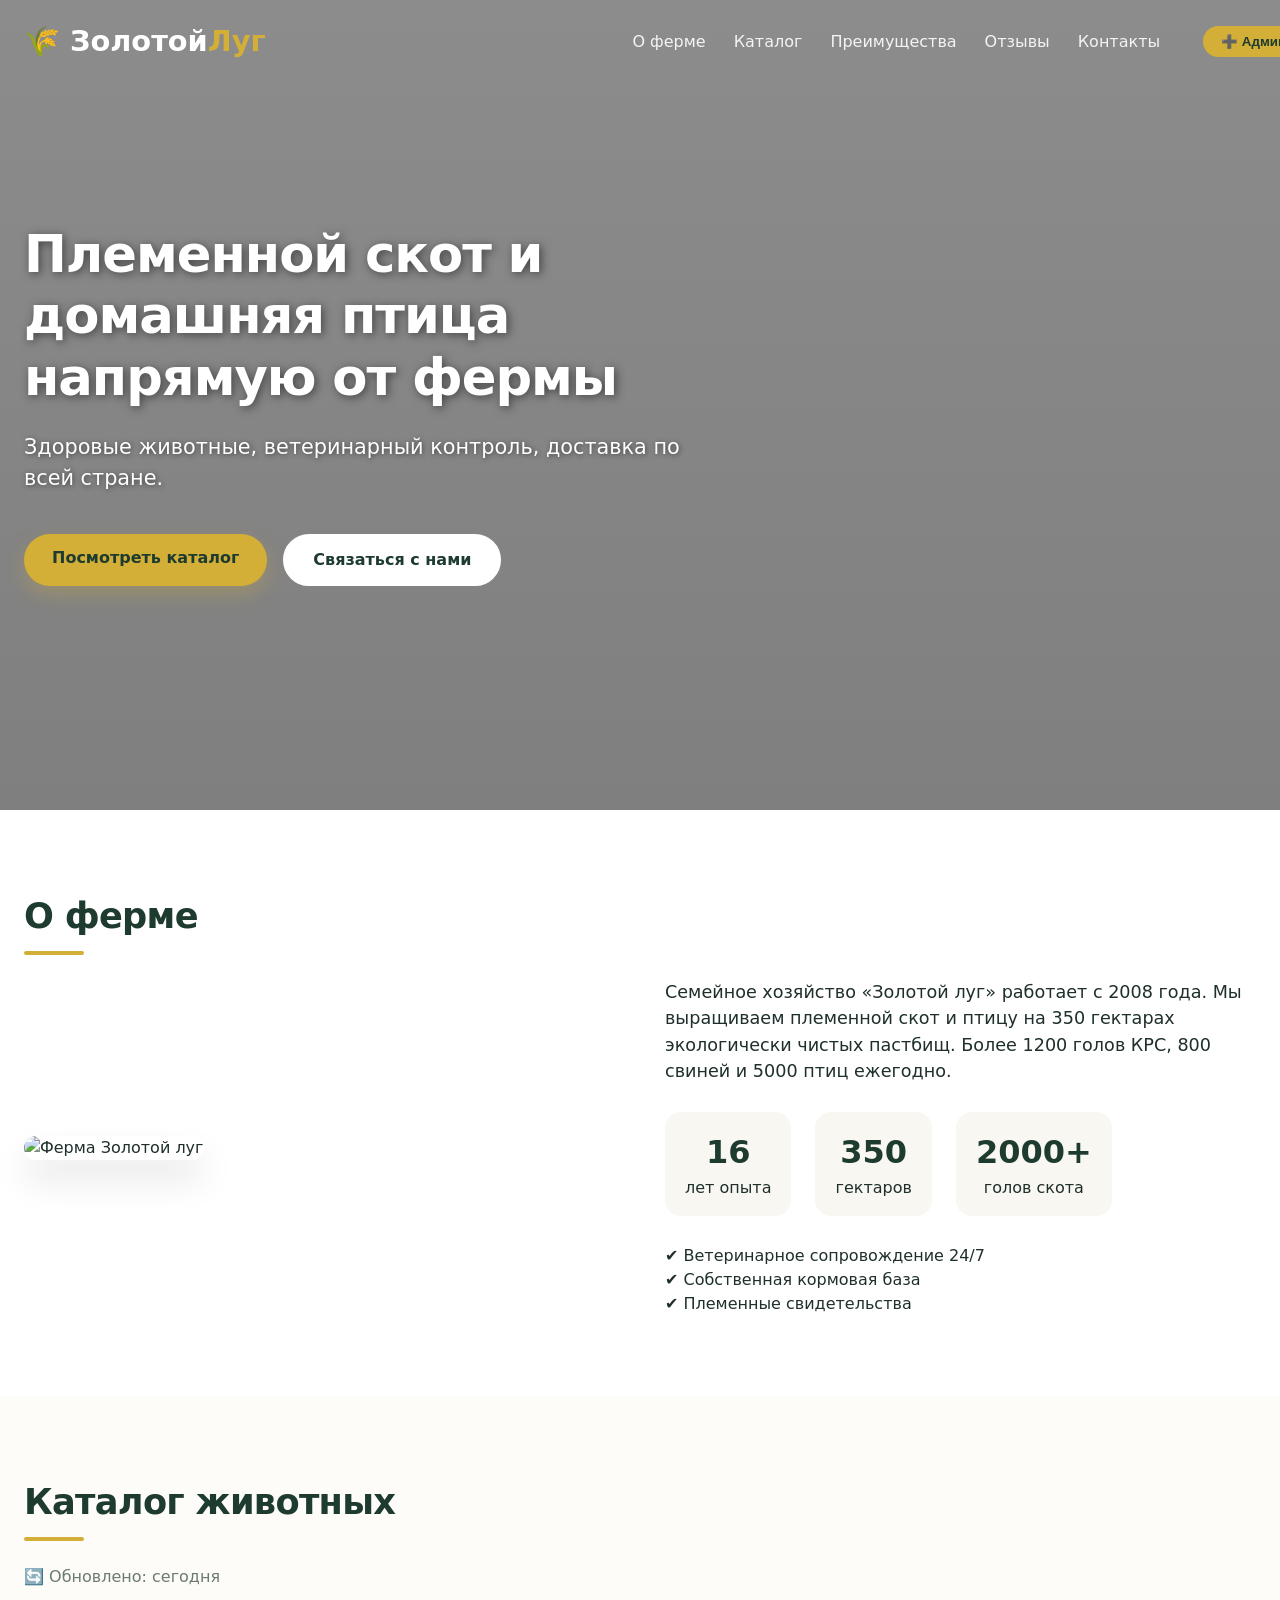
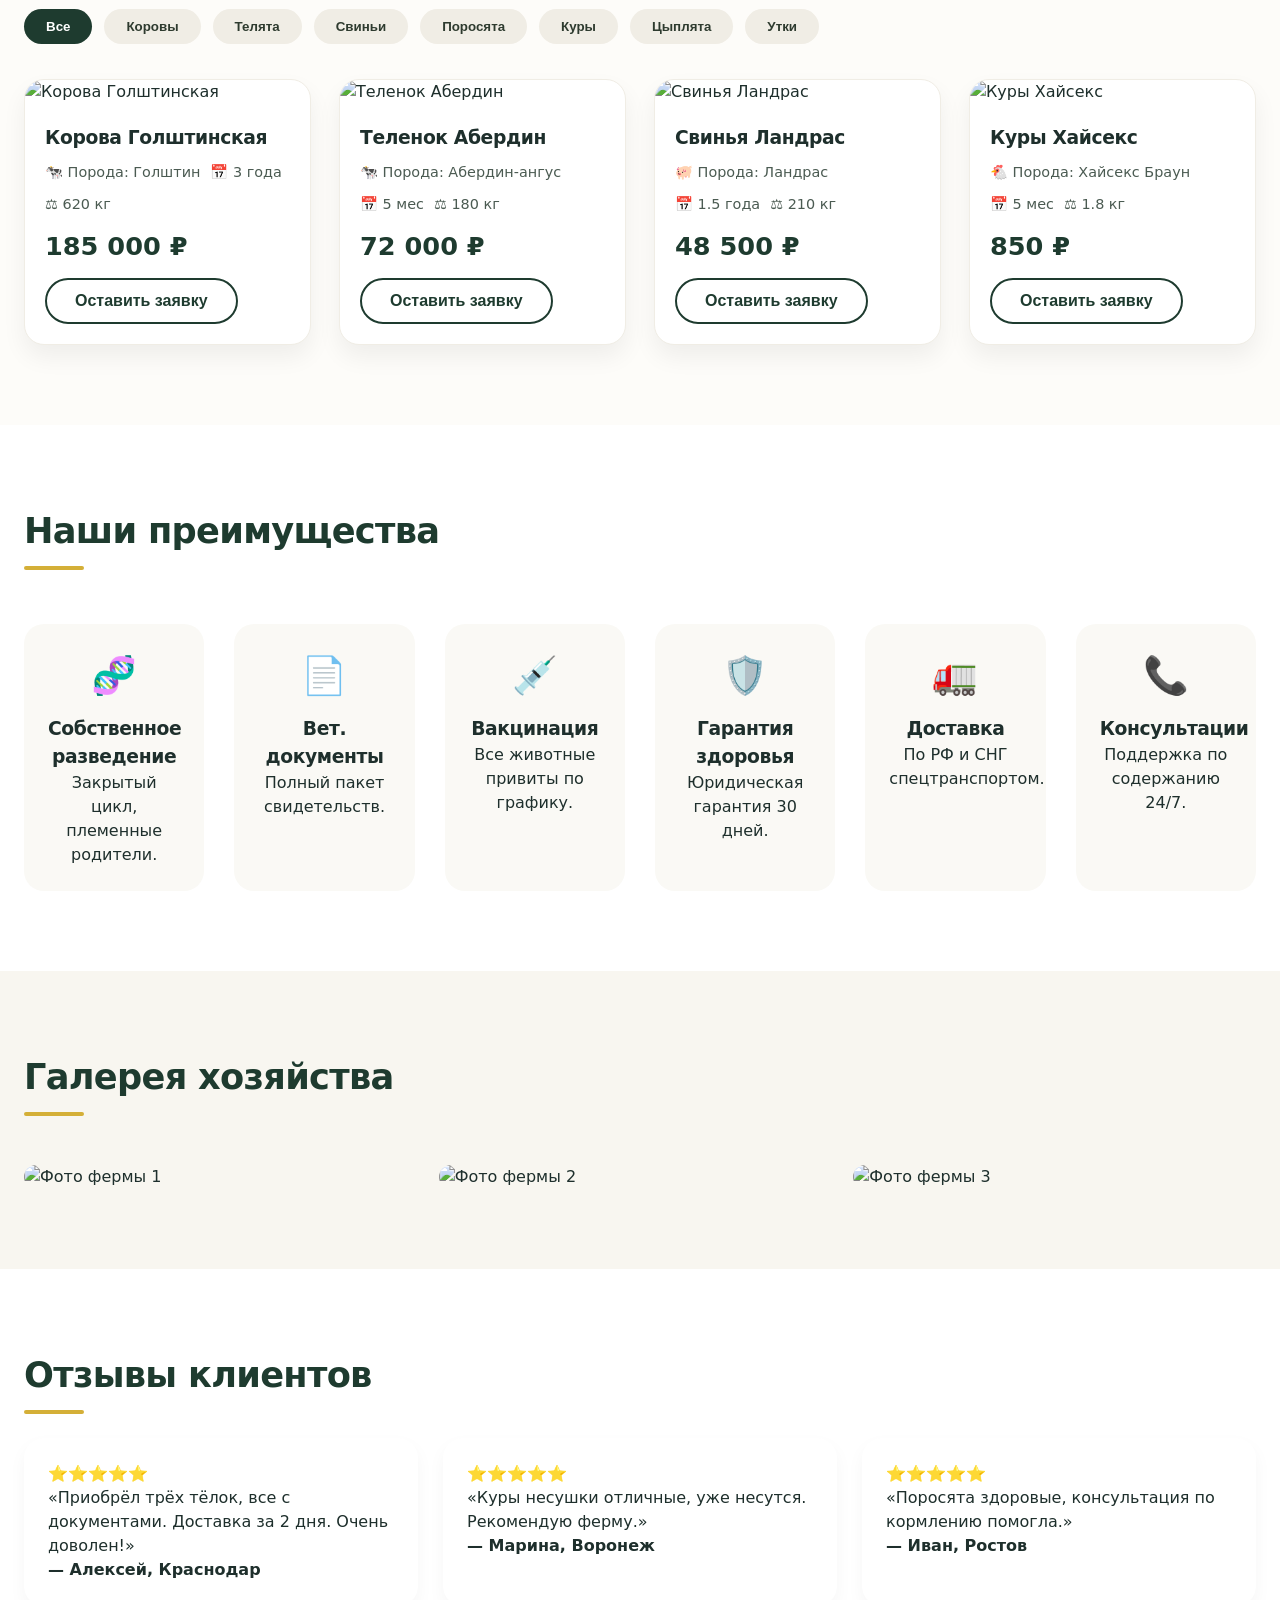
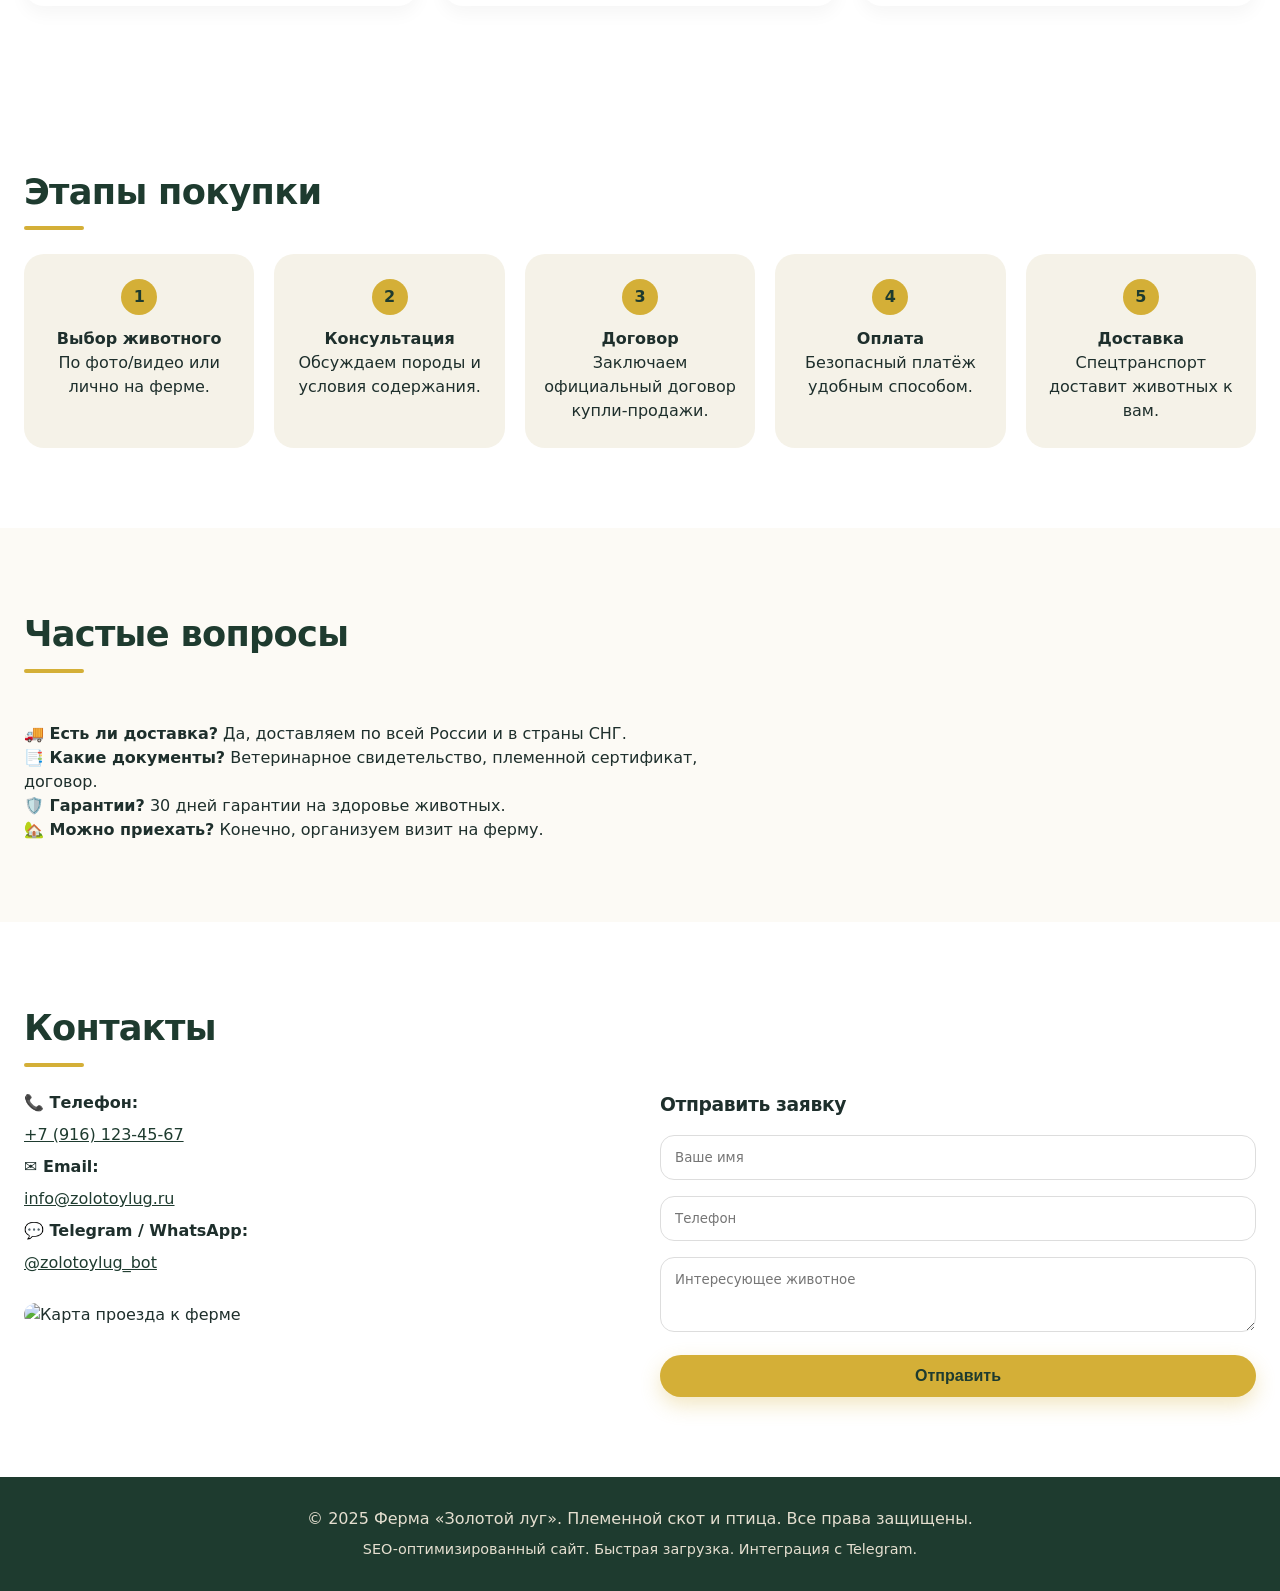
==== PetyX.by/index.html @ 2b84e21b "начало" ====
<!DOCTYPE html>
<html lang="ru">
<head>
  <meta charset="UTF-8">
  <meta name="viewport" content="width=device-width, initial-scale=1.0, maximum-scale=5.0, user-scalable=yes">
  <title>Ферма «Золотой луг» | Племенной скот и птица</title>
  
  <!-- SEO мета-теги -->
  <meta name="description" content="Племенные коровы, телята, свиньи, поросята, куры, утки и цыплята напрямую с фермы. Ветеринарный контроль, доставка по всей стране. Здоровый скот и птица.">
  <meta name="keywords" content="купить корову, телята, поросята, свиньи, цыплята, утки, фермерское хозяйство, племенной скот, живая птица, доставка скота">
  <meta name="author" content="Ферма Золотой луг">
  
  <!-- Подключение внешнего CSS-файла -->
  <link rel="stylesheet" href="style.css">
</head>
<body>
  <!-- Главный экран / Hero -->
  <div class="hero">
    <div class="container" style="width:100%;">
      <div class="navbar">
        <a href="#" class="logo">🌾 Золотой<span>Луг</span></a>
        <div class="nav-links">
          <a href="#about">О ферме</a>
          <a href="#catalog">Каталог</a>
          <a href="#advantages">Преимущества</a>
          <a href="#reviews">Отзывы</a>
          <a href="#contact">Контакты</a>
          <button class="admin-panel-trigger" onclick="adminAddAnimal()" title="Добавить животное (демо админ)">➕ Админ</button>
        </div>
      </div>
      <div class="hero-content">
        <h1>Племенной скот и домашняя птица напрямую от фермы</h1>
        <p>Здоровые животные, ветеринарный контроль, доставка по всей стране.</p>
        <div class="hero-buttons">
          <a href="#catalog" class="btn btn-gold">Посмотреть каталог</a>
          <a href="#contact" class="btn btn-light">Связаться с нами</a>
        </div>
      </div>
    </div>
  </div>

  <!-- О ферме -->
  <section id="about">
    <div class="container">
      <h2>О ферме</h2>
      <div class="about-grid">
        <div class="about-image">
          <img src="https://images.unsplash.com/photo-1589923188900-85dae523342b?q=80&w=2070&auto=format&fit=crop" alt="Ферма Золотой луг" loading="lazy">
        </div>
        <div>
          <p style="font-size:1.1rem; margin-bottom:20px;">Семейное хозяйство «Золотой луг» работает с 2008 года. Мы выращиваем племенной скот и птицу на 350 гектарах экологически чистых пастбищ. Более 1200 голов КРС, 800 свиней и 5000 птиц ежегодно.</p>
          <div class="stats">
            <div class="stat"><span class="stat-number">16</span><br>лет опыта</div>
            <div class="stat"><span class="stat-number">350</span><br>гектаров</div>
            <div class="stat"><span class="stat-number">2000+</span><br>голов скота</div>
          </div>
          <p>✔ Ветеринарное сопровождение 24/7<br>✔ Собственная кормовая база<br>✔ Племенные свидетельства</p>
        </div>
      </div>
    </div>
  </section>

  <!-- Каталог животных -->
  <section id="catalog" style="background:#fdfcf9;">
    <div class="container">
      <h2>Каталог животных</h2>
      <p id="stockUpdate" style="color:#6b7c6f; margin-bottom:20px;">🔄 Обновлено: сегодня</p>
      <div class="catalog-tabs">
        <button class="tab-btn active">Все</button>
        <button class="tab-btn">Коровы</button>
        <button class="tab-btn">Телята</button>
        <button class="tab-btn">Свиньи</button>
        <button class="tab-btn">Поросята</button>
        <button class="tab-btn">Куры</button>
        <button class="tab-btn">Цыплята</button>
        <button class="tab-btn">Утки</button>
      </div>
      <div class="catalog-grid" id="catalogGrid">
        <!-- Карточка 1: Корова -->
        <div class="animal-card">
          <div class="card-img"><img src="https://images.unsplash.com/photo-1570042225831-d98fa7577f1e?q=80&w=500&auto=format&fit=crop" alt="Корова Голштинская"></div>
          <div class="card-info">
            <h3>Корова Голштинская</h3>
            <div class="specs">
              <span>🐄 Порода: Голштин</span>
              <span>📅 3 года</span>
              <span>⚖️ 620 кг</span>
            </div>
            <div class="price">185 000 ₽</div>
            <button class="btn btn-outline" onclick="sendToTelegram({animal:'Корова Голштинская'})">Оставить заявку</button>
          </div>
        </div>
        
        <!-- Карточка 2: Теленок -->
        <div class="animal-card">
          <div class="card-img"><img src="https://images.unsplash.com/photo-1605282375375-9f5d16c9f14b?q=80&w=500&auto=format&fit=crop" alt="Теленок Абердин"></div>
          <div class="card-info">
            <h3>Теленок Абердин</h3>
            <div class="specs">
              <span>🐄 Порода: Абердин-ангус</span>
              <span>📅 5 мес</span>
              <span>⚖️ 180 кг</span>
            </div>
            <div class="price">72 000 ₽</div>
            <button class="btn btn-outline" onclick="sendToTelegram({animal:'Теленок Абердин'})">Оставить заявку</button>
          </div>
        </div>
        
        <!-- Карточка 3: Свинья -->
        <div class="animal-card">
          <div class="card-img"><img src="https://images.unsplash.com/photo-1516467508483-a7212febe31a?q=80&w=500&auto=format&fit=crop" alt="Свинья Ландрас"></div>
          <div class="card-info">
            <h3>Свинья Ландрас</h3>
            <div class="specs">
              <span>🐖 Порода: Ландрас</span>
              <span>📅 1.5 года</span>
              <span>⚖️ 210 кг</span>
            </div>
            <div class="price">48 500 ₽</div>
            <button class="btn btn-outline" onclick="sendToTelegram({animal:'Свинья Ландрас'})">Оставить заявку</button>
          </div>
        </div>
        
        <!-- Карточка 4: Куры -->
        <div class="animal-card">
          <div class="card-img"><img src="https://images.unsplash.com/photo-1598188306155-25e400eb5078?q=80&w=500&auto=format&fit=crop" alt="Куры Хайсекс"></div>
          <div class="card-info">
            <h3>Куры Хайсекс</h3>
            <div class="specs">
              <span>🐔 Порода: Хайсекс Браун</span>
              <span>📅 5 мес</span>
              <span>⚖️ 1.8 кг</span>
            </div>
            <div class="price">850 ₽</div>
            <button class="btn btn-outline" onclick="sendToTelegram({animal:'Куры Хайсекс'})">Оставить заявку</button>
          </div>
        </div>
      </div>
    </div>
  </section>

  <!-- Наши преимущества -->
  <section id="advantages">
    <div class="container">
      <h2>Наши преимущества</h2>
      <div class="features-grid">
        <div class="feature-item">
          <div class="feature-icon">🧬</div>
          <h3>Собственное разведение</h3>
          <p>Закрытый цикл, племенные родители.</p>
        </div>
        <div class="feature-item">
          <div class="feature-icon">📄</div>
          <h3>Вет. документы</h3>
          <p>Полный пакет свидетельств.</p>
        </div>
        <div class="feature-item">
          <div class="feature-icon">💉</div>
          <h3>Вакцинация</h3>
          <p>Все животные привиты по графику.</p>
        </div>
        <div class="feature-item">
          <div class="feature-icon">🛡️</div>
          <h3>Гарантия здоровья</h3>
          <p>Юридическая гарантия 30 дней.</p>
        </div>
        <div class="feature-item">
          <div class="feature-icon">🚛</div>
          <h3>Доставка</h3>
          <p>По РФ и СНГ спецтранспортом.</p>
        </div>
        <div class="feature-item">
          <div class="feature-icon">📞</div>
          <h3>Консультации</h3>
          <p>Поддержка по содержанию 24/7.</p>
        </div>
      </div>
    </div>
  </section>

  <!-- Галерея -->
  <section style="background:#f8f6f0;">
    <div class="container">
      <h2>Галерея хозяйства</h2>
      <div style="display:flex; gap:16px; flex-wrap:wrap; margin-top:25px;">
        <img src="https://images.unsplash.com/photo-1500595046743-cd271d694d30?q=80&w=400&auto=format&fit=crop" style="width:calc(33.333% - 12px); border-radius:20px; object-fit:cover;" loading="lazy" alt="Фото фермы 1">
        <img src="https://images.unsplash.com/photo-1605000929038-3b0fbd09b9e4?q=80&w=400&auto=format&fit=crop" style="width:calc(33.333% - 12px); border-radius:20px; object-fit:cover;" loading="lazy" alt="Фото фермы 2">
        <img src="https://images.unsplash.com/photo-1576014131795-440716a1bb9a?q=80&w=400&auto=format&fit=crop" style="width:calc(33.333% - 12px); border-radius:20px; object-fit:cover;" loading="lazy" alt="Фото фермы 3">
      </div>
    </div>
  </section>

  <!-- Отзывы -->
  <section id="reviews">
    <div class="container">
      <h2>Отзывы клиентов</h2>
      <div class="reviews">
        <div class="review-card">
          <p>⭐⭐⭐⭐⭐</p>
          <p>«Приобрёл трёх тёлок, все с документами. Доставка за 2 дня. Очень доволен!»</p>
          <strong>— Алексей, Краснодар</strong>
        </div>
        <div class="review-card">
          <p>⭐⭐⭐⭐⭐</p>
          <p>«Куры несушки отличные, уже несутся. Рекомендую ферму.»</p>
          <strong>— Марина, Воронеж</strong>
        </div>
        <div class="review-card">
          <p>⭐⭐⭐⭐⭐</p>
          <p>«Поросята здоровые, консультация по кормлению помогла.»</p>
          <strong>— Иван, Ростов</strong>
        </div>
      </div>
    </div>
  </section>

  <!-- Этапы покупки -->
  <section>
    <div class="container">
      <h2>Этапы покупки</h2>
      <div class="steps">
        <div class="step">
          <div class="step-number">1</div>
          <h4>Выбор животного</h4>
          <p>По фото/видео или лично на ферме.</p>
        </div>
        <div class="step">
          <div class="step-number">2</div>
          <h4>Консультация</h4>
          <p>Обсуждаем породы и условия содержания.</p>
        </div>
        <div class="step">
          <div class="step-number">3</div>
          <h4>Договор</h4>
          <p>Заключаем официальный договор купли-продажи.</p>
        </div>
        <div class="step">
          <div class="step-number">4</div>
          <h4>Оплата</h4>
          <p>Безопасный платёж удобным способом.</p>
        </div>
        <div class="step">
          <div class="step-number">5</div>
          <h4>Доставка</h4>
          <p>Спецтранспорт доставит животных к вам.</p>
        </div>
      </div>
    </div>
  </section>

  <!-- Частые вопросы -->
  <section style="background:#fcfaf5;">
    <div class="container">
      <h2>Частые вопросы</h2>
      <div style="max-width:700px; margin-top:25px;">
        <p><strong>🚚 Есть ли доставка?</strong> Да, доставляем по всей России и в страны СНГ.</p>
        <p><strong>📑 Какие документы?</strong> Ветеринарное свидетельство, племенной сертификат, договор.</p>
        <p><strong>🛡️ Гарантии?</strong> 30 дней гарантии на здоровье животных.</p>
        <p><strong>🏡 Можно приехать?</strong> Конечно, организуем визит на ферму.</p>
      </div>
    </div>
  </section>

  <!-- Контакты -->
  <section id="contact">
    <div class="container">
      <h2>Контакты</h2>
      <div class="contact-wrapper">
        <div class="contact-details">
          <p><strong>📞 Телефон:</strong> <a href="tel:+79161234567">+7 (916) 123-45-67</a></p>
          <p><strong>✉️ Email:</strong> <a href="mailto:info@zolotoylug.ru">info@zolotoylug.ru</a></p>
          <p><strong>💬 Telegram / WhatsApp:</strong> <a href="#">@zolotoylug_bot</a></p>
          <img src="https://images.unsplash.com/photo-1586773860418-d37222d8fce3?q=80&w=600&auto=format&fit=crop" alt="Карта проезда к ферме" class="map-img" style="margin-top:20px;">
        </div>
        <div>
          <h3 style="margin-bottom:16px;">Отправить заявку</h3>
          <form onsubmit="event.preventDefault(); sendToTelegram({name: document.getElementById('name').value, phone: document.getElementById('phone').value});">
            <input type="text" id="name" placeholder="Ваше имя" required>
            <input type="tel" id="phone" placeholder="Телефон" required>
            <textarea rows="3" placeholder="Интересующее животное"></textarea>
            <button type="submit" class="btn btn-gold" style="width:100%;">Отправить</button>
          </form>
        </div>
      </div>
    </div>
  </section>

  <!-- Подвал -->
  <footer>
    <div class="container">
      <p>© 2025 Ферма «Золотой луг». Племенной скот и птица. Все права защищены.</p>
      <p style="margin-top:8px; font-size:0.9rem;">SEO-оптимизированный сайт. Быстрая загрузка. Интеграция с Telegram.</p>
    </div>
  </footer>

  <!-- JavaScript для функциональности -->
  <script>
    // Имитация отправки в Telegram и CRM
    function sendToTelegram(data) {
      console.log('📨 Заявка отправлена в Telegram бот:', data);
      alert('Спасибо! Ваша заявка получена. Мы свяжемся с вами в WhatsApp / Telegram в ближайшее время.');
    }
    
    // Простая панель администратора (демо-режим)
    function adminAddAnimal() {
      let name = prompt('Название животного (например, Тёлка Айршир)');
      if(!name) return;
      let breed = prompt('Порода');
      let age = prompt('Возраст');
      let weight = prompt('Вес (кг)');
      let price = prompt('Цена (руб)');
      let img = prompt('URL фото (оставьте пустым для заглушки)') || 'https://placehold.co/600x400/1e3b2f/ffffff?text=Новый+скот';
      let grid = document.getElementById('catalogGrid');
      if(!grid) return;
      
      let card = document.createElement('div');
      card.className = 'animal-card';
      card.innerHTML = `
        <div class="card-img"><img src="${img}" alt="${name}" loading="lazy"></div>
        <div class="card-info">
          <h3>${name}</h3>
          <div class="specs">
            <span>🐄 Порода: ${breed}</span>
            <span>📅 Возраст: ${age}</span>
            <span>⚖️ Вес: ${weight} кг</span>
          </div>
          <div class="price">${price} ₽</div>
          <button class="btn btn-outline" onclick="sendToTelegram({animal:'${name}', price:'${price}'})">Оставить заявку</button>
        </div>
      `;
      grid.appendChild(card);
      alert('Животное добавлено на сайт (демо). В реальной админке сохраняется в базу.');
    }
    
    // Автообновление "наличия" (демо)
    window.onload = function() {
      setInterval(() => {
        let el = document.getElementById('stockUpdate');
        if(el) el.innerText = 'Обновлено: только что (' + new Date().toLocaleTimeString() + ')';
      }, 30000);
    };
  </script>
</body>
</html>
---- PetyX.by/style.css ----
/* === Базовые стили и сброс === */
* {
  margin: 0;
  padding: 0;
  box-sizing: border-box;
}

body {
  font-family: 'Inter', 'Segoe UI', system-ui, -apple-system, sans-serif;
  background: #ffffff;
  color: #1e2f2c;
  line-height: 1.5;
}

.container {
  max-width: 1280px;
  margin: 0 auto;
  padding: 0 24px;
}

h1, h2, h3 {
  font-weight: 600;
  letter-spacing: -0.02em;
}

h2 {
  font-size: 2.2rem;
  margin-bottom: 1.5rem;
  color: #1e3b2f;
  position: relative;
  display: inline-block;
}

h2:after {
  content: '';
  display: block;
  width: 60px;
  height: 4px;
  background: #d4af37;
  margin-top: 8px;
  border-radius: 2px;
}

.gold-accent {
  color: #d4af37;
}

.bg-dark-green {
  background: #1e3b2f;
}

.text-beige {
  color: #f5f0e6;
}

/* === Кнопки === */
.btn {
  display: inline-block;
  padding: 12px 28px;
  border-radius: 40px;
  font-weight: 600;
  font-size: 1rem;
  text-decoration: none;
  transition: all 0.3s ease;
  cursor: pointer;
  border: none;
  text-align: center;
}

.btn-gold {
  background: #d4af37;
  color: #1e3b2f;
  box-shadow: 0 8px 20px rgba(212, 175, 55, 0.3);
}

.btn-gold:hover {
  background: #c9a52c;
  transform: translateY(-2px);
}

.btn-outline {
  background: transparent;
  border: 2px solid #1e3b2f;
  color: #1e3b2f;
}

.btn-outline:hover {
  background: #1e3b2f;
  color: white;
}

.btn-light {
  background: white;
  color: #1e3b2f;
  border: 2px solid white;
}

.btn-light:hover {
  background: transparent;
  color: white;
  border-color: white;
}

/* === Главный экран (Hero) === */
.hero {
  background: linear-gradient(rgba(0,0,0,0.45), rgba(0,0,0,0.5)), url('https://images.unsplash.com/photo-1570042225831-d98fa7577f1e?q=80&w=2070&auto=format&fit=crop');
  background-size: cover;
  background-position: center 30%;
  min-height: 90vh;
  display: flex;
  align-items: center;
  color: white;
  position: relative;
}

.hero-content {
  max-width: 700px;
}

.hero h1 {
  font-size: 3.2rem;
  font-weight: 700;
  line-height: 1.2;
  margin-bottom: 1.5rem;
  text-shadow: 2px 2px 10px rgba(0,0,0,0.5);
}

.hero p {
  font-size: 1.3rem;
  margin-bottom: 2.5rem;
  text-shadow: 1px 1px 5px rgba(0,0,0,0.5);
}

.hero-buttons {
  display: flex;
  gap: 16px;
  flex-wrap: wrap;
}

/* === Навигация === */
.navbar {
  display: flex;
  justify-content: space-between;
  align-items: center;
  padding: 20px 0;
  position: absolute;
  top: 0;
  width: 100%;
  z-index: 10;
}

.logo {
  font-size: 1.8rem;
  font-weight: 700;
  color: white;
  text-decoration: none;
}

.logo span {
  color: #d4af37;
}

.nav-links {
  display: flex;
  gap: 28px;
  align-items: center;
}

.nav-links a {
  color: rgba(255,255,255,0.9);
  text-decoration: none;
  font-weight: 500;
  transition: 0.2s;
}

.nav-links a:hover {
  color: #d4af37;
}

/* === Секции === */
section {
  padding: 80px 0;
}

/* === О ферме === */
.about-grid {
  display: grid;
  grid-template-columns: 1fr 1fr;
  gap: 50px;
  align-items: center;
}

.about-image img {
  width: 100%;
  border-radius: 24px;
  box-shadow: 0 20px 35px rgba(0,0,0,0.1);
}

.stats {
  display: flex;
  gap: 24px;
  margin: 28px 0;
  flex-wrap: wrap;
}

.stat {
  background: #f9f7f2;
  padding: 16px 20px;
  border-radius: 16px;
  text-align: center;
}

.stat-number {
  font-size: 2rem;
  font-weight: 700;
  color: #1e3b2f;
}

/* === Каталог === */
.catalog-tabs {
  display: flex;
  flex-wrap: wrap;
  gap: 12px;
  margin-bottom: 35px;
}

.tab-btn {
  background: #f0ede5;
  border: none;
  padding: 10px 22px;
  border-radius: 30px;
  font-weight: 600;
  cursor: pointer;
  transition: 0.2s;
  color: #2e3b2f;
}

.tab-btn.active, .tab-btn:hover {
  background: #1e3b2f;
  color: white;
}

.catalog-grid {
  display: grid;
  grid-template-columns: repeat(auto-fill, minmax(260px, 1fr));
  gap: 28px;
}

.animal-card {
  background: white;
  border-radius: 20px;
  overflow: hidden;
  box-shadow: 0 12px 24px rgba(0,0,0,0.06);
  transition: transform 0.3s;
  border: 1px solid #f0ede5;
}

.animal-card:hover {
  transform: translateY(-6px);
  box-shadow: 0 20px 30px rgba(0,0,0,0.1);
}

.card-img img {
  width: 100%;
  height: 200px;
  object-fit: cover;
}

.card-info {
  padding: 20px;
}

.specs {
  display: flex;
  flex-wrap: wrap;
  gap: 10px;
  font-size: 0.9rem;
  color: #4b5b52;
  margin: 10px 0;
}

.price {
  font-size: 1.6rem;
  font-weight: 700;
  color: #1e3b2f;
  margin: 12px 0;
}

/* === Преимущества === */
.features-grid {
  display: grid;
  grid-template-columns: repeat(auto-fit, minmax(180px, 1fr));
  gap: 30px;
  margin-top: 30px;
}

.feature-item {
  background: #faf9f5;
  padding: 24px;
  border-radius: 20px;
  text-align: center;
}

.feature-icon {
  font-size: 2.3rem;
  margin-bottom: 12px;
}

/* === Этапы === */
.steps {
  display: flex;
  flex-wrap: wrap;
  justify-content: space-between;
  gap: 20px;
}

.step {
  flex: 1 1 180px;
  background: #f5f2e8;
  border-radius: 20px;
  padding: 25px 15px;
  text-align: center;
  position: relative;
}

.step-number {
  background: #d4af37;
  color: #1e3b2f;
  width: 36px;
  height: 36px;
  border-radius: 50%;
  display: flex;
  align-items: center;
  justify-content: center;
  font-weight: 700;
  margin: 0 auto 12px;
}

/* === Отзывы === */
.reviews {
  display: grid;
  grid-template-columns: repeat(auto-fit, minmax(280px, 1fr));
  gap: 25px;
}

.review-card {
  background: white;
  padding: 24px;
  border-radius: 20px;
  box-shadow: 0 8px 18px rgba(0,0,0,0.04);
}

/* === Контакты === */
.contact-wrapper {
  display: grid;
  grid-template-columns: 1fr 1fr;
  gap: 40px;
}

.contact-details a {
  display: block;
  margin: 8px 0;
  color: #1e3b2f;
  font-weight: 500;
}

.map-img {
  width: 100%;
  border-radius: 20px;
  height: 250px;
  object-fit: cover;
}

form input, form textarea {
  width: 100%;
  padding: 14px;
  margin-bottom: 16px;
  border: 1px solid #ddd;
  border-radius: 14px;
  font-family: inherit;
}

/* === Подвал === */
footer {
  background: #1e3b2f;
  color: #e5dfd0;
  padding: 30px 0;
  text-align: center;
}

/* === Админ-кнопка === */
.admin-panel-trigger {
  background: #d4af37;
  color: #1e3b2f;
  border: none;
  padding: 8px 18px;
  border-radius: 30px;
  font-weight: bold;
  cursor: pointer;
  margin-left: 15px;
  transition: background 0.2s;
}

.admin-panel-trigger:hover {
  background: #c9a52c;
}

/* === Адаптивность === */
@media (max-width: 768px) {
  .hero h1 {
    font-size: 2.2rem;
  }
  
  .about-grid, 
  .contact-wrapper {
    grid-template-columns: 1fr;
  }
  
  .navbar {
    flex-direction: column;
    gap: 15px;
  }
  
  .nav-links {
    gap: 15px;
    flex-wrap: wrap;
    justify-content: center;
  }
  
  /* Исправление для галереи на мобильных */
  section .container div[style*="display:flex"] img {
    width: 100% !important;
    max-width: 100%;
  }
}
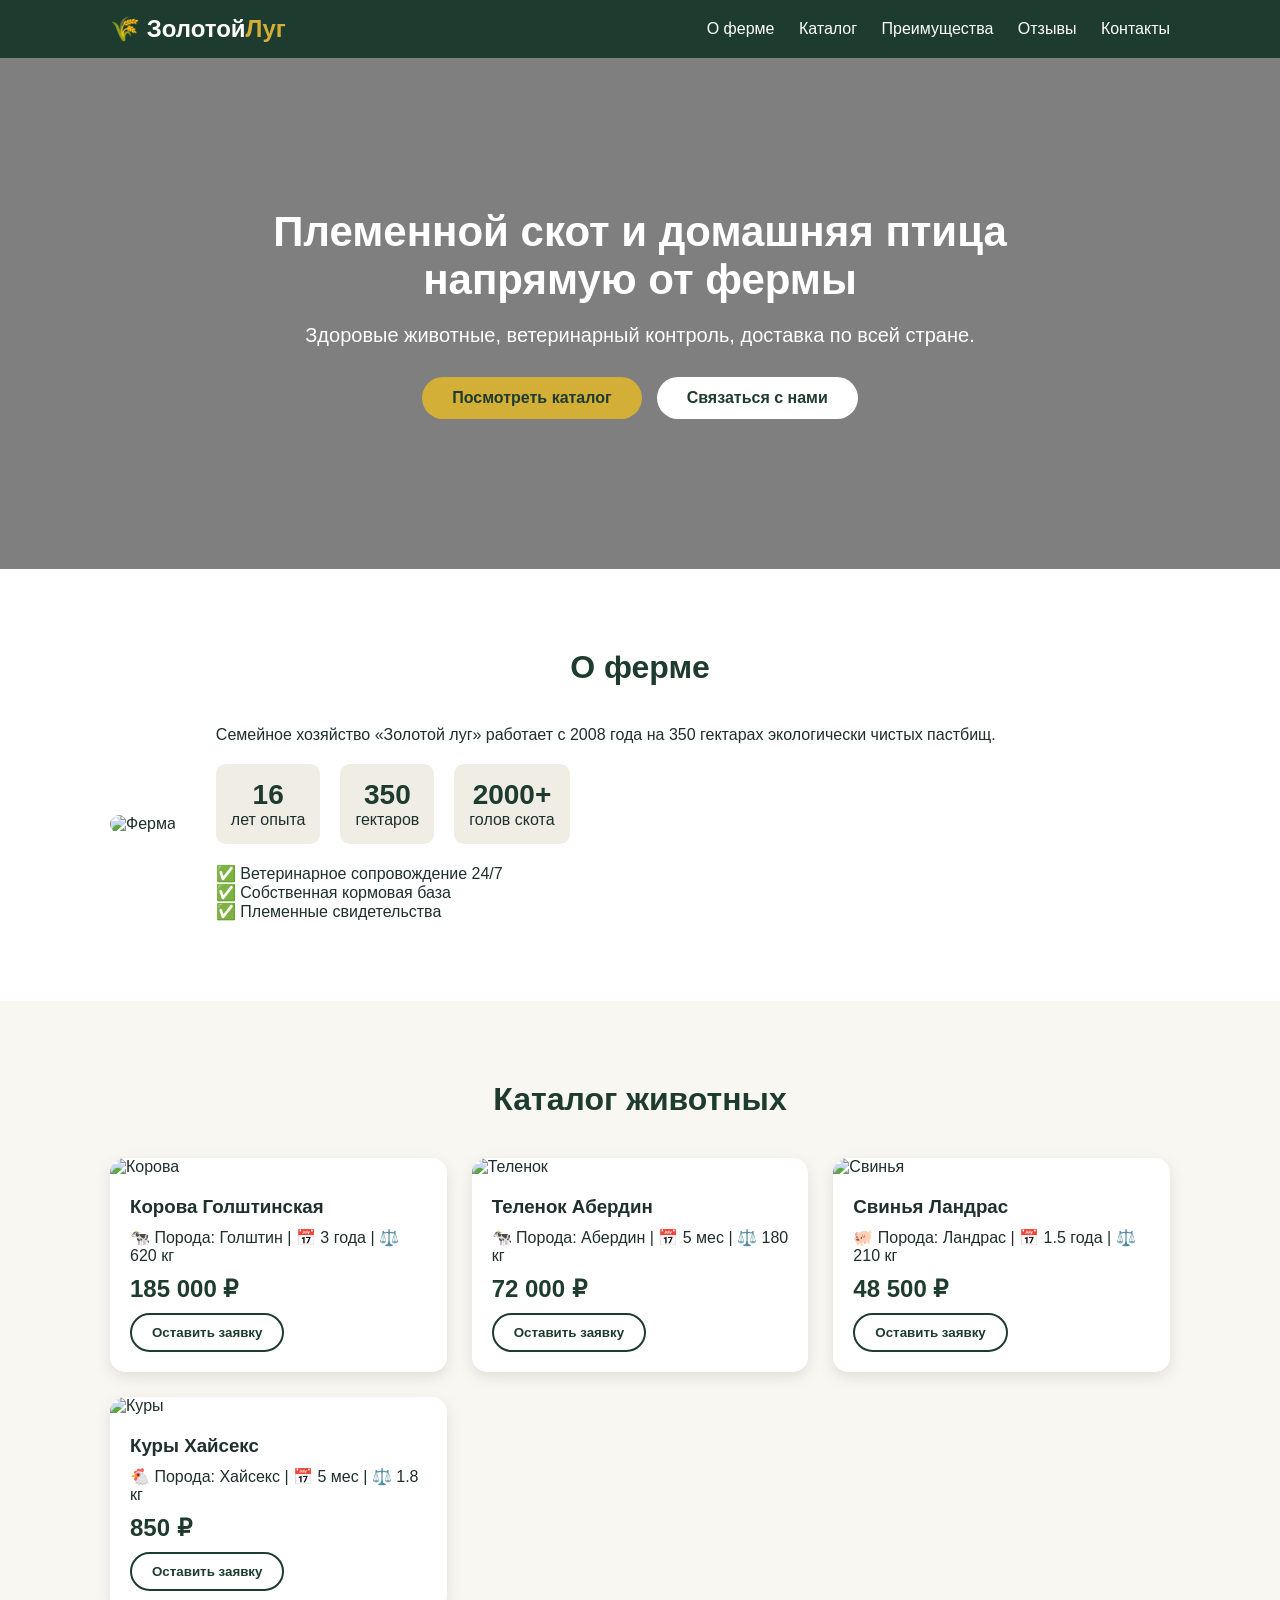
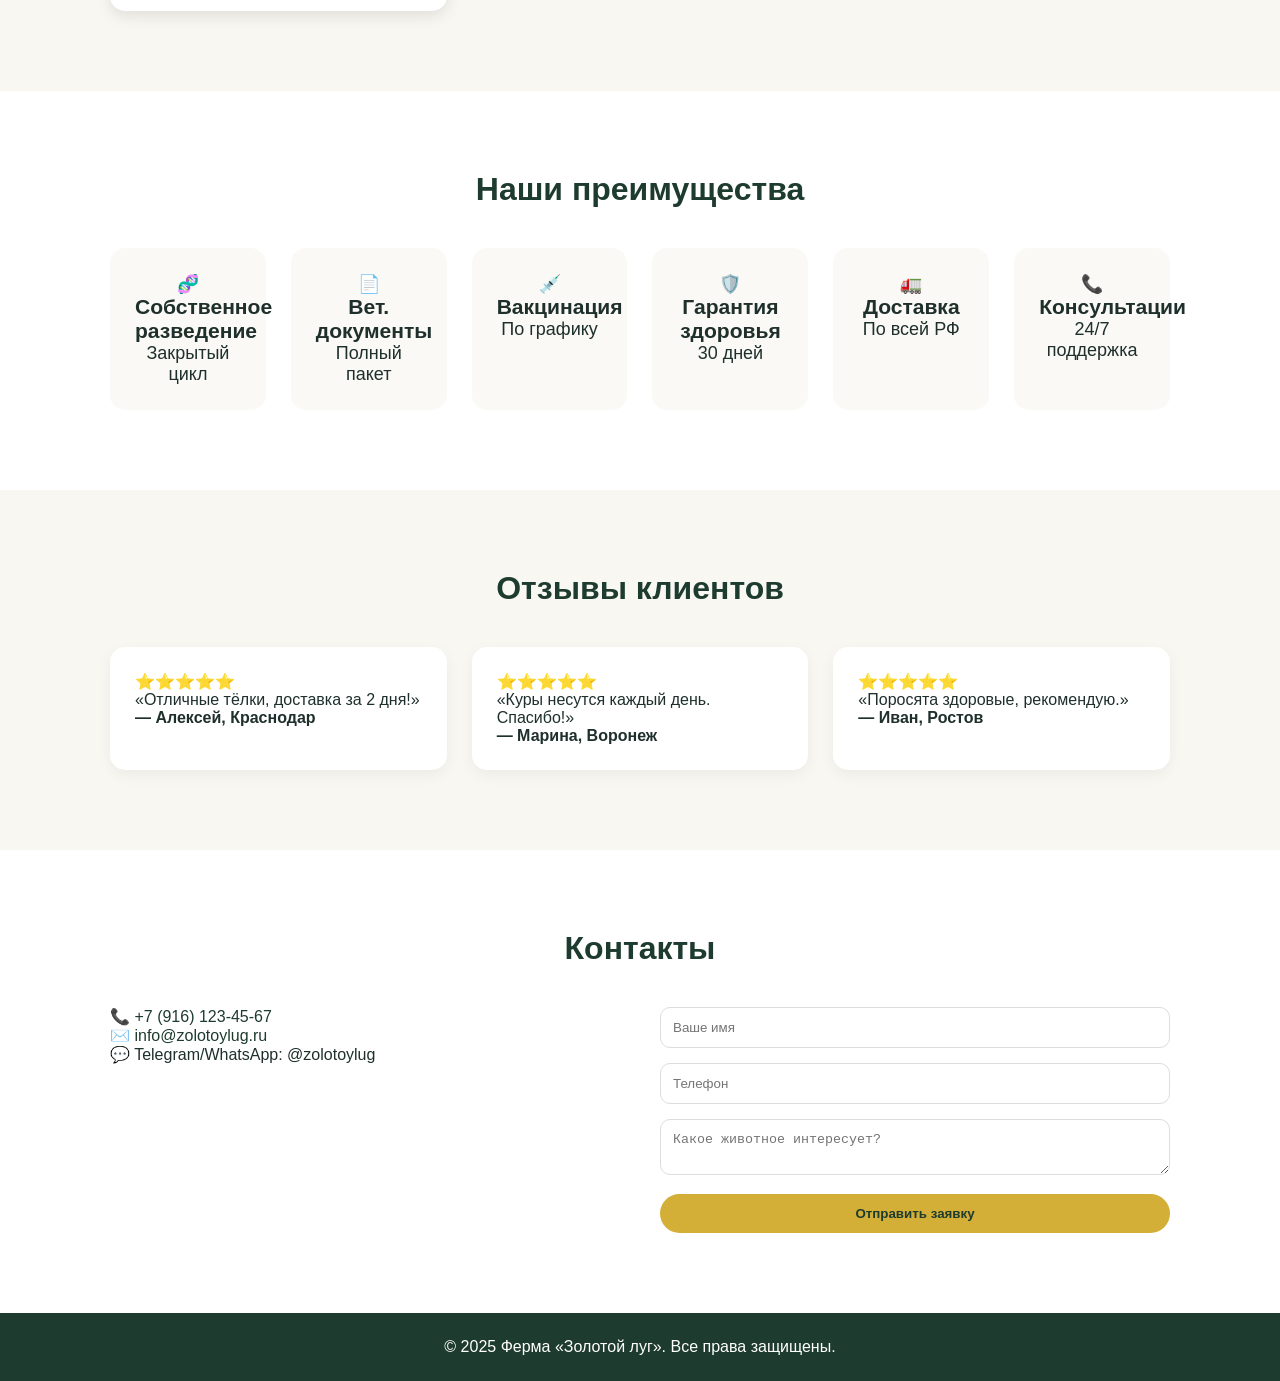
==== commit 0bd42585: "2 починка сайта" ====
--- a/PetyX.by/index.html
+++ b/PetyX.by/index.html
@@ -1,344 +1,167 @@
 <!DOCTYPE html>
 <html lang="ru">
 <head>
-  <meta charset="UTF-8">
-  <meta name="viewport" content="width=device-width, initial-scale=1.0, maximum-scale=5.0, user-scalable=yes">
-  <title>Ферма «Золотой луг» | Племенной скот и птица</title>
-  
-  <!-- SEO мета-теги -->
-  <meta name="description" content="Племенные коровы, телята, свиньи, поросята, куры, утки и цыплята напрямую с фермы. Ветеринарный контроль, доставка по всей стране. Здоровый скот и птица.">
-  <meta name="keywords" content="купить корову, телята, поросята, свиньи, цыплята, утки, фермерское хозяйство, племенной скот, живая птица, доставка скота">
-  <meta name="author" content="Ферма Золотой луг">
-  
-  <!-- Подключение внешнего CSS-файла -->
-  <link rel="stylesheet" href="style.css">
+    <meta charset="UTF-8">
+    <meta name="viewport" content="width=device-width, initial-scale=1.0">
+    <title>Ферма Золотой луг | Племенной скот и птица</title>
+    <link rel="stylesheet" href="style.css">
 </head>
 <body>
-  <!-- Главный экран / Hero -->
-  <div class="hero">
-    <div class="container" style="width:100%;">
-      <div class="navbar">
-        <a href="#" class="logo">🌾 Золотой<span>Луг</span></a>
-        <div class="nav-links">
-          <a href="#about">О ферме</a>
-          <a href="#catalog">Каталог</a>
-          <a href="#advantages">Преимущества</a>
-          <a href="#reviews">Отзывы</a>
-          <a href="#contact">Контакты</a>
-          <button class="admin-panel-trigger" onclick="adminAddAnimal()" title="Добавить животное (демо админ)">➕ Админ</button>
+    <!-- Шапка -->
+    <header class="header">
+        <div class="container header-inner">
+            <a href="#" class="logo">🌾 Золотой<span>Луг</span></a>
+            <nav class="nav">
+                <a href="#about">О ферме</a>
+                <a href="#catalog">Каталог</a>
+                <a href="#advantages">Преимущества</a>
+                <a href="#reviews">Отзывы</a>
+                <a href="#contact">Контакты</a>
+            </nav>
         </div>
-      </div>
-      <div class="hero-content">
-        <h1>Племенной скот и домашняя птица напрямую от фермы</h1>
-        <p>Здоровые животные, ветеринарный контроль, доставка по всей стране.</p>
-        <div class="hero-buttons">
-          <a href="#catalog" class="btn btn-gold">Посмотреть каталог</a>
-          <a href="#contact" class="btn btn-light">Связаться с нами</a>
+    </header>
+
+    <!-- Главный экран -->
+    <section class="hero">
+        <div class="container">
+            <h1>Племенной скот и домашняя птица<br>напрямую от фермы</h1>
+            <p>Здоровые животные, ветеринарный контроль, доставка по всей стране.</p>
+            <div class="hero-buttons">
+                <a href="#catalog" class="btn btn-gold">Посмотреть каталог</a>
+                <a href="#contact" class="btn btn-white">Связаться с нами</a>
+            </div>
         </div>
-      </div>
-    </div>
-  </div>
+    </section>
 
-  <!-- О ферме -->
-  <section id="about">
-    <div class="container">
-      <h2>О ферме</h2>
-      <div class="about-grid">
-        <div class="about-image">
-          <img src="https://images.unsplash.com/photo-1589923188900-85dae523342b?q=80&w=2070&auto=format&fit=crop" alt="Ферма Золотой луг" loading="lazy">
+    <!-- О ферме -->
+    <section id="about" class="section">
+        <div class="container">
+            <h2 class="section-title">О ферме</h2>
+            <div class="about-grid">
+                <div class="about-image">
+                    <img src="https://images.unsplash.com/photo-1589923188900-85dae523342b?w=600" alt="Ферма">
+                </div>
+                <div class="about-text">
+                    <p>Семейное хозяйство «Золотой луг» работает с 2008 года на 350 гектарах экологически чистых пастбищ.</p>
+                    <div class="stats">
+                        <div class="stat"><span class="stat-num">16</span> лет опыта</div>
+                        <div class="stat"><span class="stat-num">350</span> гектаров</div>
+                        <div class="stat"><span class="stat-num">2000+</span> голов скота</div>
+                    </div>
+                    <p>✅ Ветеринарное сопровождение 24/7<br>✅ Собственная кормовая база<br>✅ Племенные свидетельства</p>
+                </div>
+            </div>
         </div>
-        <div>
-          <p style="font-size:1.1rem; margin-bottom:20px;">Семейное хозяйство «Золотой луг» работает с 2008 года. Мы выращиваем племенной скот и птицу на 350 гектарах экологически чистых пастбищ. Более 1200 голов КРС, 800 свиней и 5000 птиц ежегодно.</p>
-          <div class="stats">
-            <div class="stat"><span class="stat-number">16</span><br>лет опыта</div>
-            <div class="stat"><span class="stat-number">350</span><br>гектаров</div>
-            <div class="stat"><span class="stat-number">2000+</span><br>голов скота</div>
-          </div>
-          <p>✔ Ветеринарное сопровождение 24/7<br>✔ Собственная кормовая база<br>✔ Племенные свидетельства</p>
+    </section>
+
+    <!-- Каталог -->
+    <section id="catalog" class="section section-gray">
+        <div class="container">
+            <h2 class="section-title">Каталог животных</h2>
+            <div class="catalog-grid">
+                <div class="card">
+                    <img src="https://images.unsplash.com/photo-1570042225831-d98fa7577f1e?w=400" alt="Корова">
+                    <div class="card-body">
+                        <h3>Корова Голштинская</h3>
+                        <p>🐄 Порода: Голштин | 📅 3 года | ⚖️ 620 кг</p>
+                        <p class="price">185 000 ₽</p>
+                        <button class="btn btn-outline" onclick="sendOrder('Корова Голштинская')">Оставить заявку</button>
+                    </div>
+                </div>
+                <div class="card">
+                    <img src="https://images.unsplash.com/photo-1605282375375-9f5d16c9f14b?w=400" alt="Теленок">
+                    <div class="card-body">
+                        <h3>Теленок Абердин</h3>
+                        <p>🐄 Порода: Абердин | 📅 5 мес | ⚖️ 180 кг</p>
+                        <p class="price">72 000 ₽</p>
+                        <button class="btn btn-outline" onclick="sendOrder('Теленок Абердин')">Оставить заявку</button>
+                    </div>
+                </div>
+                <div class="card">
+                    <img src="https://images.unsplash.com/photo-1516467508483-a7212febe31a?w=400" alt="Свинья">
+                    <div class="card-body">
+                        <h3>Свинья Ландрас</h3>
+                        <p>🐖 Порода: Ландрас | 📅 1.5 года | ⚖️ 210 кг</p>
+                        <p class="price">48 500 ₽</p>
+                        <button class="btn btn-outline" onclick="sendOrder('Свинья Ландрас')">Оставить заявку</button>
+                    </div>
+                </div>
+                <div class="card">
+                    <img src="https://images.unsplash.com/photo-1598188306155-25e400eb5078?w=400" alt="Куры">
+                    <div class="card-body">
+                        <h3>Куры Хайсекс</h3>
+                        <p>🐔 Порода: Хайсекс | 📅 5 мес | ⚖️ 1.8 кг</p>
+                        <p class="price">850 ₽</p>
+                        <button class="btn btn-outline" onclick="sendOrder('Куры Хайсекс')">Оставить заявку</button>
+                    </div>
+                </div>
+            </div>
         </div>
-      </div>
-    </div>
-  </section>
+    </section>
 
-  <!-- Каталог животных -->
-  <section id="catalog" style="background:#fdfcf9;">
-    <div class="container">
-      <h2>Каталог животных</h2>
-      <p id="stockUpdate" style="color:#6b7c6f; margin-bottom:20px;">🔄 Обновлено: сегодня</p>
-      <div class="catalog-tabs">
-        <button class="tab-btn active">Все</button>
-        <button class="tab-btn">Коровы</button>
-        <button class="tab-btn">Телята</button>
-        <button class="tab-btn">Свиньи</button>
-        <button class="tab-btn">Поросята</button>
-        <button class="tab-btn">Куры</button>
-        <button class="tab-btn">Цыплята</button>
-        <button class="tab-btn">Утки</button>
-      </div>
-      <div class="catalog-grid" id="catalogGrid">
-        <!-- Карточка 1: Корова -->
-        <div class="animal-card">
-          <div class="card-img"><img src="https://images.unsplash.com/photo-1570042225831-d98fa7577f1e?q=80&w=500&auto=format&fit=crop" alt="Корова Голштинская"></div>
-          <div class="card-info">
-            <h3>Корова Голштинская</h3>
-            <div class="specs">
-              <span>🐄 Порода: Голштин</span>
-              <span>📅 3 года</span>
-              <span>⚖️ 620 кг</span>
+    <!-- Преимущества -->
+    <section id="advantages" class="section">
+        <div class="container">
+            <h2 class="section-title">Наши преимущества</h2>
+            <div class="features">
+                <div class="feature">🧬<h3>Собственное разведение</h3><p>Закрытый цикл</p></div>
+                <div class="feature">📄<h3>Вет. документы</h3><p>Полный пакет</p></div>
+                <div class="feature">💉<h3>Вакцинация</h3><p>По графику</p></div>
+                <div class="feature">🛡️<h3>Гарантия здоровья</h3><p>30 дней</p></div>
+                <div class="feature">🚛<h3>Доставка</h3><p>По всей РФ</p></div>
+                <div class="feature">📞<h3>Консультации</h3><p>24/7 поддержка</p></div>
             </div>
-            <div class="price">185 000 ₽</div>
-            <button class="btn btn-outline" onclick="sendToTelegram({animal:'Корова Голштинская'})">Оставить заявку</button>
-          </div>
         </div>
-        
-        <!-- Карточка 2: Теленок -->
-        <div class="animal-card">
-          <div class="card-img"><img src="https://images.unsplash.com/photo-1605282375375-9f5d16c9f14b?q=80&w=500&auto=format&fit=crop" alt="Теленок Абердин"></div>
-          <div class="card-info">
-            <h3>Теленок Абердин</h3>
-            <div class="specs">
-              <span>🐄 Порода: Абердин-ангус</span>
-              <span>📅 5 мес</span>
-              <span>⚖️ 180 кг</span>
+    </section>
+
+    <!-- Отзывы -->
+    <section id="reviews" class="section section-gray">
+        <div class="container">
+            <h2 class="section-title">Отзывы клиентов</h2>
+            <div class="reviews-grid">
+                <div class="review">⭐⭐⭐⭐⭐<p>«Отличные тёлки, доставка за 2 дня!»</p><strong>— Алексей, Краснодар</strong></div>
+                <div class="review">⭐⭐⭐⭐⭐<p>«Куры несутся каждый день. Спасибо!»</p><strong>— Марина, Воронеж</strong></div>
+                <div class="review">⭐⭐⭐⭐⭐<p>«Поросята здоровые, рекомендую.»</p><strong>— Иван, Ростов</strong></div>
             </div>
-            <div class="price">72 000 ₽</div>
-            <button class="btn btn-outline" onclick="sendToTelegram({animal:'Теленок Абердин'})">Оставить заявку</button>
-          </div>
         </div>
-        
-        <!-- Карточка 3: Свинья -->
-        <div class="animal-card">
-          <div class="card-img"><img src="https://images.unsplash.com/photo-1516467508483-a7212febe31a?q=80&w=500&auto=format&fit=crop" alt="Свинья Ландрас"></div>
-          <div class="card-info">
-            <h3>Свинья Ландрас</h3>
-            <div class="specs">
-              <span>🐖 Порода: Ландрас</span>
-              <span>📅 1.5 года</span>
-              <span>⚖️ 210 кг</span>
+    </section>
+
+    <!-- Контакты -->
+    <section id="contact" class="section">
+        <div class="container">
+            <h2 class="section-title">Контакты</h2>
+            <div class="contact-grid">
+                <div class="contact-info">
+                    <p>📞 <a href="tel:+79161234567">+7 (916) 123-45-67</a></p>
+                    <p>✉️ <a href="mailto:info@zolotoylug.ru">info@zolotoylug.ru</a></p>
+                    <p>💬 Telegram/WhatsApp: @zolotoylug</p>
+                </div>
+                <form class="contact-form" onsubmit="handleForm(event)">
+                    <input type="text" id="name" placeholder="Ваше имя" required>
+                    <input type="tel" id="phone" placeholder="Телефон" required>
+                    <textarea id="message" placeholder="Какое животное интересует?"></textarea>
+                    <button type="submit" class="btn btn-gold">Отправить заявку</button>
+                </form>
             </div>
-            <div class="price">48 500 ₽</div>
-            <button class="btn btn-outline" onclick="sendToTelegram({animal:'Свинья Ландрас'})">Оставить заявку</button>
-          </div>
         </div>
-        
-        <!-- Карточка 4: Куры -->
-        <div class="animal-card">
-          <div class="card-img"><img src="https://images.unsplash.com/photo-1598188306155-25e400eb5078?q=80&w=500&auto=format&fit=crop" alt="Куры Хайсекс"></div>
-          <div class="card-info">
-            <h3>Куры Хайсекс</h3>
-            <div class="specs">
-              <span>🐔 Порода: Хайсекс Браун</span>
-              <span>📅 5 мес</span>
-              <span>⚖️ 1.8 кг</span>
-            </div>
-            <div class="price">850 ₽</div>
-            <button class="btn btn-outline" onclick="sendToTelegram({animal:'Куры Хайсекс'})">Оставить заявку</button>
-          </div>
+    </section>
+
+    <footer class="footer">
+        <div class="container">
+            <p>© 2025 Ферма «Золотой луг». Все права защищены.</p>
         </div>
-      </div>
-    </div>
-  </section>
+    </footer>
 
-  <!-- Наши преимущества -->
-  <section id="advantages">
-    <div class="container">
-      <h2>Наши преимущества</h2>
-      <div class="features-grid">
-        <div class="feature-item">
-          <div class="feature-icon">🧬</div>
-          <h3>Собственное разведение</h3>
-          <p>Закрытый цикл, племенные родители.</p>
-        </div>
-        <div class="feature-item">
-          <div class="feature-icon">📄</div>
-          <h3>Вет. документы</h3>
-          <p>Полный пакет свидетельств.</p>
-        </div>
-        <div class="feature-item">
-          <div class="feature-icon">💉</div>
-          <h3>Вакцинация</h3>
-          <p>Все животные привиты по графику.</p>
-        </div>
-        <div class="feature-item">
-          <div class="feature-icon">🛡️</div>
-          <h3>Гарантия здоровья</h3>
-          <p>Юридическая гарантия 30 дней.</p>
-        </div>
-        <div class="feature-item">
-          <div class="feature-icon">🚛</div>
-          <h3>Доставка</h3>
-          <p>По РФ и СНГ спецтранспортом.</p>
-        </div>
-        <div class="feature-item">
-          <div class="feature-icon">📞</div>
-          <h3>Консультации</h3>
-          <p>Поддержка по содержанию 24/7.</p>
-        </div>
-      </div>
-    </div>
-  </section>
-
-  <!-- Галерея -->
-  <section style="background:#f8f6f0;">
-    <div class="container">
-      <h2>Галерея хозяйства</h2>
-      <div style="display:flex; gap:16px; flex-wrap:wrap; margin-top:25px;">
-        <img src="https://images.unsplash.com/photo-1500595046743-cd271d694d30?q=80&w=400&auto=format&fit=crop" style="width:calc(33.333% - 12px); border-radius:20px; object-fit:cover;" loading="lazy" alt="Фото фермы 1">
-        <img src="https://images.unsplash.com/photo-1605000929038-3b0fbd09b9e4?q=80&w=400&auto=format&fit=crop" style="width:calc(33.333% - 12px); border-radius:20px; object-fit:cover;" loading="lazy" alt="Фото фермы 2">
-        <img src="https://images.unsplash.com/photo-1576014131795-440716a1bb9a?q=80&w=400&auto=format&fit=crop" style="width:calc(33.333% - 12px); border-radius:20px; object-fit:cover;" loading="lazy" alt="Фото фермы 3">
-      </div>
-    </div>
-  </section>
-
-  <!-- Отзывы -->
-  <section id="reviews">
-    <div class="container">
-      <h2>Отзывы клиентов</h2>
-      <div class="reviews">
-        <div class="review-card">
-          <p>⭐⭐⭐⭐⭐</p>
-          <p>«Приобрёл трёх тёлок, все с документами. Доставка за 2 дня. Очень доволен!»</p>
-          <strong>— Алексей, Краснодар</strong>
-        </div>
-        <div class="review-card">
-          <p>⭐⭐⭐⭐⭐</p>
-          <p>«Куры несушки отличные, уже несутся. Рекомендую ферму.»</p>
-          <strong>— Марина, Воронеж</strong>
-        </div>
-        <div class="review-card">
-          <p>⭐⭐⭐⭐⭐</p>
-          <p>«Поросята здоровые, консультация по кормлению помогла.»</p>
-          <strong>— Иван, Ростов</strong>
-        </div>
-      </div>
-    </div>
-  </section>
-
-  <!-- Этапы покупки -->
-  <section>
-    <div class="container">
-      <h2>Этапы покупки</h2>
-      <div class="steps">
-        <div class="step">
-          <div class="step-number">1</div>
-          <h4>Выбор животного</h4>
-          <p>По фото/видео или лично на ферме.</p>
-        </div>
-        <div class="step">
-          <div class="step-number">2</div>
-          <h4>Консультация</h4>
-          <p>Обсуждаем породы и условия содержания.</p>
-        </div>
-        <div class="step">
-          <div class="step-number">3</div>
-          <h4>Договор</h4>
-          <p>Заключаем официальный договор купли-продажи.</p>
-        </div>
-        <div class="step">
-          <div class="step-number">4</div>
-          <h4>Оплата</h4>
-          <p>Безопасный платёж удобным способом.</p>
-        </div>
-        <div class="step">
-          <div class="step-number">5</div>
-          <h4>Доставка</h4>
-          <p>Спецтранспорт доставит животных к вам.</p>
-        </div>
-      </div>
-    </div>
-  </section>
-
-  <!-- Частые вопросы -->
-  <section style="background:#fcfaf5;">
-    <div class="container">
-      <h2>Частые вопросы</h2>
-      <div style="max-width:700px; margin-top:25px;">
-        <p><strong>🚚 Есть ли доставка?</strong> Да, доставляем по всей России и в страны СНГ.</p>
-        <p><strong>📑 Какие документы?</strong> Ветеринарное свидетельство, племенной сертификат, договор.</p>
-        <p><strong>🛡️ Гарантии?</strong> 30 дней гарантии на здоровье животных.</p>
-        <p><strong>🏡 Можно приехать?</strong> Конечно, организуем визит на ферму.</p>
-      </div>
-    </div>
-  </section>
-
-  <!-- Контакты -->
-  <section id="contact">
-    <div class="container">
-      <h2>Контакты</h2>
-      <div class="contact-wrapper">
-        <div class="contact-details">
-          <p><strong>📞 Телефон:</strong> <a href="tel:+79161234567">+7 (916) 123-45-67</a></p>
-          <p><strong>✉️ Email:</strong> <a href="mailto:info@zolotoylug.ru">info@zolotoylug.ru</a></p>
-          <p><strong>💬 Telegram / WhatsApp:</strong> <a href="#">@zolotoylug_bot</a></p>
-          <img src="https://images.unsplash.com/photo-1586773860418-d37222d8fce3?q=80&w=600&auto=format&fit=crop" alt="Карта проезда к ферме" class="map-img" style="margin-top:20px;">
-        </div>
-        <div>
-          <h3 style="margin-bottom:16px;">Отправить заявку</h3>
-          <form onsubmit="event.preventDefault(); sendToTelegram({name: document.getElementById('name').value, phone: document.getElementById('phone').value});">
-            <input type="text" id="name" placeholder="Ваше имя" required>
-            <input type="tel" id="phone" placeholder="Телефон" required>
-            <textarea rows="3" placeholder="Интересующее животное"></textarea>
-            <button type="submit" class="btn btn-gold" style="width:100%;">Отправить</button>
-          </form>
-        </div>
-      </div>
-    </div>
-  </section>
-
-  <!-- Подвал -->
-  <footer>
-    <div class="container">
-      <p>© 2025 Ферма «Золотой луг». Племенной скот и птица. Все права защищены.</p>
-      <p style="margin-top:8px; font-size:0.9rem;">SEO-оптимизированный сайт. Быстрая загрузка. Интеграция с Telegram.</p>
-    </div>
-  </footer>
-
-  <!-- JavaScript для функциональности -->
-  <script>
-    // Имитация отправки в Telegram и CRM
-    function sendToTelegram(data) {
-      console.log('📨 Заявка отправлена в Telegram бот:', data);
-      alert('Спасибо! Ваша заявка получена. Мы свяжемся с вами в WhatsApp / Telegram в ближайшее время.');
-    }
-    
-    // Простая панель администратора (демо-режим)
-    function adminAddAnimal() {
-      let name = prompt('Название животного (например, Тёлка Айршир)');
-      if(!name) return;
-      let breed = prompt('Порода');
-      let age = prompt('Возраст');
-      let weight = prompt('Вес (кг)');
-      let price = prompt('Цена (руб)');
-      let img = prompt('URL фото (оставьте пустым для заглушки)') || 'https://placehold.co/600x400/1e3b2f/ffffff?text=Новый+скот';
-      let grid = document.getElementById('catalogGrid');
-      if(!grid) return;
-      
-      let card = document.createElement('div');
-      card.className = 'animal-card';
-      card.innerHTML = `
-        <div class="card-img"><img src="${img}" alt="${name}" loading="lazy"></div>
-        <div class="card-info">
-          <h3>${name}</h3>
-          <div class="specs">
-            <span>🐄 Порода: ${breed}</span>
-            <span>📅 Возраст: ${age}</span>
-            <span>⚖️ Вес: ${weight} кг</span>
-          </div>
-          <div class="price">${price} ₽</div>
-          <button class="btn btn-outline" onclick="sendToTelegram({animal:'${name}', price:'${price}'})">Оставить заявку</button>
-        </div>
-      `;
-      grid.appendChild(card);
-      alert('Животное добавлено на сайт (демо). В реальной админке сохраняется в базу.');
-    }
-    
-    // Автообновление "наличия" (демо)
-    window.onload = function() {
-      setInterval(() => {
-        let el = document.getElementById('stockUpdate');
-        if(el) el.innerText = 'Обновлено: только что (' + new Date().toLocaleTimeString() + ')';
-      }, 30000);
-    };
-  </script>
+    <script>
+        function sendOrder(animal) {
+            alert('✅ Заявка на "' + animal + '" принята! Мы свяжемся с вами в ближайшее время.');
+        }
+        function handleForm(event) {
+            event.preventDefault();
+            const name = document.getElementById('name').value;
+            alert('✅ Спасибо, ' + name + '! Ваша заявка отправлена. Ждите звонка.');
+            event.target.reset();
+        }
+    </script>
 </body>
 </html>
--- a/PetyX.by/style.css
+++ b/PetyX.by/style.css
@@ -1,435 +1,66 @@
-/* === Базовые стили и сброс === */
-* {
-  margin: 0;
-  padding: 0;
-  box-sizing: border-box;
-}
+* { margin: 0; padding: 0; box-sizing: border-box; }
+body { font-family: Arial, sans-serif; color: #1e2f2c; }
 
-body {
-  font-family: 'Inter', 'Segoe UI', system-ui, -apple-system, sans-serif;
-  background: #ffffff;
-  color: #1e2f2c;
-  line-height: 1.5;
-}
+.container { max-width: 1100px; margin: 0 auto; padding: 0 20px; }
 
-.container {
-  max-width: 1280px;
-  margin: 0 auto;
-  padding: 0 24px;
-}
+/* Шапка */
+.header { background: #1e3b2f; padding: 15px 0; position: sticky; top: 0; z-index: 100; }
+.header-inner { display: flex; justify-content: space-between; align-items: center; }
+.logo { color: white; font-size: 24px; font-weight: bold; text-decoration: none; }
+.logo span { color: #d4af37; }
+.nav a { color: white; text-decoration: none; margin-left: 20px; font-weight: 500; }
+.nav a:hover { color: #d4af37; }
 
-h1, h2, h3 {
-  font-weight: 600;
-  letter-spacing: -0.02em;
-}
+/* Главный экран */
+.hero { background: linear-gradient(rgba(0,0,0,0.5), rgba(0,0,0,0.5)), url('https://images.unsplash.com/photo-1500595046743-cd271d694d30?w=1200'); background-size: cover; background-position: center; color: white; padding: 150px 0; text-align: center; }
+.hero h1 { font-size: 42px; margin-bottom: 20px; }
+.hero p { font-size: 20px; margin-bottom: 30px; }
+.hero-buttons { display: flex; gap: 15px; justify-content: center; }
 
-h2 {
-  font-size: 2.2rem;
-  margin-bottom: 1.5rem;
-  color: #1e3b2f;
-  position: relative;
-  display: inline-block;
-}
+/* Кнопки */
+.btn { padding: 12px 30px; border-radius: 30px; font-weight: bold; text-decoration: none; display: inline-block; cursor: pointer; border: none; }
+.btn-gold { background: #d4af37; color: #1e3b2f; }
+.btn-gold:hover { background: #c9a52c; }
+.btn-white { background: white; color: #1e3b2f; }
+.btn-white:hover { background: #f0f0f0; }
+.btn-outline { background: transparent; border: 2px solid #1e3b2f; color: #1e3b2f; padding: 10px 20px; border-radius: 30px; cursor: pointer; }
+.btn-outline:hover { background: #1e3b2f; color: white; }
 
-h2:after {
-  content: '';
-  display: block;
-  width: 60px;
-  height: 4px;
-  background: #d4af37;
-  margin-top: 8px;
-  border-radius: 2px;
-}
+/* Секции */
+.section { padding: 80px 0; }
+.section-gray { background: #f9f7f2; }
+.section-title { font-size: 32px; color: #1e3b2f; margin-bottom: 40px; text-align: center; }
 
-.gold-accent {
-  color: #d4af37;
-}
+/* О ферме */
+.about-grid { display: flex; gap: 40px; align-items: center; flex-wrap: wrap; }
+.about-image img { width: 100%; max-width: 500px; border-radius: 20px; }
+.stats { display: flex; gap: 20px; margin: 20px 0; flex-wrap: wrap; }
+.stat { background: #f0ede5; padding: 15px; border-radius: 10px; text-align: center; }
+.stat-num { font-size: 28px; font-weight: bold; color: #1e3b2f; display: block; }
 
-.bg-dark-green {
-  background: #1e3b2f;
-}
+/* Каталог */
+.catalog-grid { display: grid; grid-template-columns: repeat(auto-fit, minmax(250px, 1fr)); gap: 25px; }
+.card { background: white; border-radius: 15px; overflow: hidden; box-shadow: 0 5px 15px rgba(0,0,0,0.1); }
+.card img { width: 100%; height: 200px; object-fit: cover; }
+.card-body { padding: 20px; }
+.card-body h3 { margin-bottom: 10px; }
+.price { font-size: 24px; font-weight: bold; color: #1e3b2f; margin: 10px 0; }
 
-.text-beige {
-  color: #f5f0e6;
-}
+/* Преимущества */
+.features { display: grid; grid-template-columns: repeat(auto-fit, minmax(150px, 1fr)); gap: 25px; }
+.feature { background: #faf9f5; padding: 25px; border-radius: 15px; text-align: center; font-size: 18px; }
 
-/* === Кнопки === */
-.btn {
-  display: inline-block;
-  padding: 12px 28px;
-  border-radius: 40px;
-  font-weight: 600;
-  font-size: 1rem;
-  text-decoration: none;
-  transition: all 0.3s ease;
-  cursor: pointer;
-  border: none;
-  text-align: center;
-}
+/* Отзывы */
+.reviews-grid { display: grid; grid-template-columns: repeat(auto-fit, minmax(250px, 1fr)); gap: 25px; }
+.review { background: white; padding: 25px; border-radius: 15px; box-shadow: 0 5px 15px rgba(0,0,0,0.05); }
 
-.btn-gold {
-  background: #d4af37;
-  color: #1e3b2f;
-  box-shadow: 0 8px 20px rgba(212, 175, 55, 0.3);
-}
+/* Контакты */
+.contact-grid { display: flex; gap: 40px; flex-wrap: wrap; }
+.contact-info { flex: 1; }
+.contact-info a { color: #1e3b2f; text-decoration: none; }
+.contact-form { flex: 1; }
+.contact-form input, .contact-form textarea { width: 100%; padding: 12px; margin-bottom: 15px; border: 1px solid #ddd; border-radius: 10px; }
+.contact-form button { width: 100%; }
 
-.btn-gold:hover {
-  background: #c9a52c;
-  transform: translateY(-2px);
-}
-
-.btn-outline {
-  background: transparent;
-  border: 2px solid #1e3b2f;
-  color: #1e3b2f;
-}
-
-.btn-outline:hover {
-  background: #1e3b2f;
-  color: white;
-}
-
-.btn-light {
-  background: white;
-  color: #1e3b2f;
-  border: 2px solid white;
-}
-
-.btn-light:hover {
-  background: transparent;
-  color: white;
-  border-color: white;
-}
-
-/* === Главный экран (Hero) === */
-.hero {
-  background: linear-gradient(rgba(0,0,0,0.45), rgba(0,0,0,0.5)), url('https://images.unsplash.com/photo-1570042225831-d98fa7577f1e?q=80&w=2070&auto=format&fit=crop');
-  background-size: cover;
-  background-position: center 30%;
-  min-height: 90vh;
-  display: flex;
-  align-items: center;
-  color: white;
-  position: relative;
-}
-
-.hero-content {
-  max-width: 700px;
-}
-
-.hero h1 {
-  font-size: 3.2rem;
-  font-weight: 700;
-  line-height: 1.2;
-  margin-bottom: 1.5rem;
-  text-shadow: 2px 2px 10px rgba(0,0,0,0.5);
-}
-
-.hero p {
-  font-size: 1.3rem;
-  margin-bottom: 2.5rem;
-  text-shadow: 1px 1px 5px rgba(0,0,0,0.5);
-}
-
-.hero-buttons {
-  display: flex;
-  gap: 16px;
-  flex-wrap: wrap;
-}
-
-/* === Навигация === */
-.navbar {
-  display: flex;
-  justify-content: space-between;
-  align-items: center;
-  padding: 20px 0;
-  position: absolute;
-  top: 0;
-  width: 100%;
-  z-index: 10;
-}
-
-.logo {
-  font-size: 1.8rem;
-  font-weight: 700;
-  color: white;
-  text-decoration: none;
-}
-
-.logo span {
-  color: #d4af37;
-}
-
-.nav-links {
-  display: flex;
-  gap: 28px;
-  align-items: center;
-}
-
-.nav-links a {
-  color: rgba(255,255,255,0.9);
-  text-decoration: none;
-  font-weight: 500;
-  transition: 0.2s;
-}
-
-.nav-links a:hover {
-  color: #d4af37;
-}
-
-/* === Секции === */
-section {
-  padding: 80px 0;
-}
-
-/* === О ферме === */
-.about-grid {
-  display: grid;
-  grid-template-columns: 1fr 1fr;
-  gap: 50px;
-  align-items: center;
-}
-
-.about-image img {
-  width: 100%;
-  border-radius: 24px;
-  box-shadow: 0 20px 35px rgba(0,0,0,0.1);
-}
-
-.stats {
-  display: flex;
-  gap: 24px;
-  margin: 28px 0;
-  flex-wrap: wrap;
-}
-
-.stat {
-  background: #f9f7f2;
-  padding: 16px 20px;
-  border-radius: 16px;
-  text-align: center;
-}
-
-.stat-number {
-  font-size: 2rem;
-  font-weight: 700;
-  color: #1e3b2f;
-}
-
-/* === Каталог === */
-.catalog-tabs {
-  display: flex;
-  flex-wrap: wrap;
-  gap: 12px;
-  margin-bottom: 35px;
-}
-
-.tab-btn {
-  background: #f0ede5;
-  border: none;
-  padding: 10px 22px;
-  border-radius: 30px;
-  font-weight: 600;
-  cursor: pointer;
-  transition: 0.2s;
-  color: #2e3b2f;
-}
-
-.tab-btn.active, .tab-btn:hover {
-  background: #1e3b2f;
-  color: white;
-}
-
-.catalog-grid {
-  display: grid;
-  grid-template-columns: repeat(auto-fill, minmax(260px, 1fr));
-  gap: 28px;
-}
-
-.animal-card {
-  background: white;
-  border-radius: 20px;
-  overflow: hidden;
-  box-shadow: 0 12px 24px rgba(0,0,0,0.06);
-  transition: transform 0.3s;
-  border: 1px solid #f0ede5;
-}
-
-.animal-card:hover {
-  transform: translateY(-6px);
-  box-shadow: 0 20px 30px rgba(0,0,0,0.1);
-}
-
-.card-img img {
-  width: 100%;
-  height: 200px;
-  object-fit: cover;
-}
-
-.card-info {
-  padding: 20px;
-}
-
-.specs {
-  display: flex;
-  flex-wrap: wrap;
-  gap: 10px;
-  font-size: 0.9rem;
-  color: #4b5b52;
-  margin: 10px 0;
-}
-
-.price {
-  font-size: 1.6rem;
-  font-weight: 700;
-  color: #1e3b2f;
-  margin: 12px 0;
-}
-
-/* === Преимущества === */
-.features-grid {
-  display: grid;
-  grid-template-columns: repeat(auto-fit, minmax(180px, 1fr));
-  gap: 30px;
-  margin-top: 30px;
-}
-
-.feature-item {
-  background: #faf9f5;
-  padding: 24px;
-  border-radius: 20px;
-  text-align: center;
-}
-
-.feature-icon {
-  font-size: 2.3rem;
-  margin-bottom: 12px;
-}
-
-/* === Этапы === */
-.steps {
-  display: flex;
-  flex-wrap: wrap;
-  justify-content: space-between;
-  gap: 20px;
-}
-
-.step {
-  flex: 1 1 180px;
-  background: #f5f2e8;
-  border-radius: 20px;
-  padding: 25px 15px;
-  text-align: center;
-  position: relative;
-}
-
-.step-number {
-  background: #d4af37;
-  color: #1e3b2f;
-  width: 36px;
-  height: 36px;
-  border-radius: 50%;
-  display: flex;
-  align-items: center;
-  justify-content: center;
-  font-weight: 700;
-  margin: 0 auto 12px;
-}
-
-/* === Отзывы === */
-.reviews {
-  display: grid;
-  grid-template-columns: repeat(auto-fit, minmax(280px, 1fr));
-  gap: 25px;
-}
-
-.review-card {
-  background: white;
-  padding: 24px;
-  border-radius: 20px;
-  box-shadow: 0 8px 18px rgba(0,0,0,0.04);
-}
-
-/* === Контакты === */
-.contact-wrapper {
-  display: grid;
-  grid-template-columns: 1fr 1fr;
-  gap: 40px;
-}
-
-.contact-details a {
-  display: block;
-  margin: 8px 0;
-  color: #1e3b2f;
-  font-weight: 500;
-}
-
-.map-img {
-  width: 100%;
-  border-radius: 20px;
-  height: 250px;
-  object-fit: cover;
-}
-
-form input, form textarea {
-  width: 100%;
-  padding: 14px;
-  margin-bottom: 16px;
-  border: 1px solid #ddd;
-  border-radius: 14px;
-  font-family: inherit;
-}
-
-/* === Подвал === */
-footer {
-  background: #1e3b2f;
-  color: #e5dfd0;
-  padding: 30px 0;
-  text-align: center;
-}
-
-/* === Админ-кнопка === */
-.admin-panel-trigger {
-  background: #d4af37;
-  color: #1e3b2f;
-  border: none;
-  padding: 8px 18px;
-  border-radius: 30px;
-  font-weight: bold;
-  cursor: pointer;
-  margin-left: 15px;
-  transition: background 0.2s;
-}
-
-.admin-panel-trigger:hover {
-  background: #c9a52c;
-}
-
-/* === Адаптивность === */
-@media (max-width: 768px) {
-  .hero h1 {
-    font-size: 2.2rem;
-  }
-  
-  .about-grid, 
-  .contact-wrapper {
-    grid-template-columns: 1fr;
-  }
-  
-  .navbar {
-    flex-direction: column;
-    gap: 15px;
-  }
-  
-  .nav-links {
-    gap: 15px;
-    flex-wrap: wrap;
-    justify-content: center;
-  }
-  
-  /* Исправление для галереи на мобильных */
-  section .container div[style*="display:flex"] img {
-    width: 100% !important;
-    max-width: 100%;
-  }
-}+/* Подвал */
+.footer { background: #1e3b2f; color: white; text-align: center; padding: 25px 0; }
